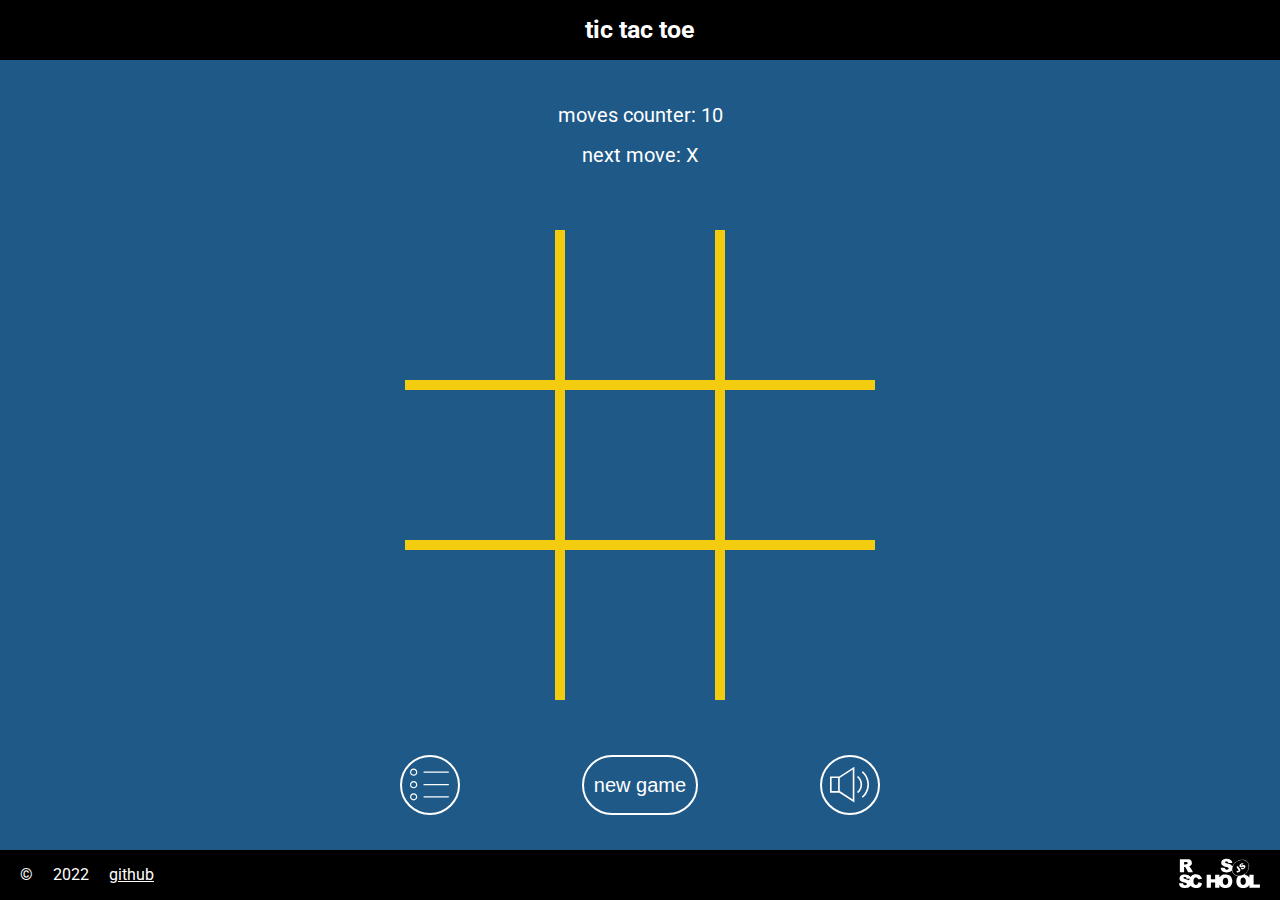
==== tic-tac-toe/index.html @ a1a2a15f "feat:add buttons img" ====
<!doctype html>
<html lang="en">
<head>
  <meta charset="UTF-8">
  <meta name="viewport" content="width=device-width, initial-scale=1.0">
  <meta http-equiv="X-UA-Compatible" content="ie=edge">
  <title>tic-tac-toe</title>
  <link rel="stylesheet" href="css/style.css">
  <link rel="preconnect" href="https://fonts.googleapis.com">
  <link rel="preconnect" href="https://fonts.gstatic.com" crossorigin>
  <link href="https://fonts.googleapis.com/css2?family=Roboto:wght@300;400;700&display=swap" rel="stylesheet">
</head>

<body>
<div class="wrapper">
  <header class="header">
    <div class="header__container container">
      <h1 class="title">tic tac toe</h1>
    </div>
  </header>

  <main class="main  container">
    <div class="moves-table container">
      <p class="moves-table__moves">moves counter: <span class="moves-count">10</span></p>
      <p class="moves-table__next-move">next move: <span class="next-move">X</span></p>
    </div>

    <div class="game-wrapper container">
      <div class="game-table">
        <div class="game-table__game-cell"></div>
        <div class="game-table__game-cell"></div>
        <div class="game-table__game-cell"></div>
        <div class="game-table__game-cell"></div>
        <div class="game-table__game-cell"></div>
        <div class="game-table__game-cell"></div>
        <div class="game-table__game-cell"></div>
        <div class="game-table__game-cell"></div>
        <div class="game-table__game-cell"></div>
      </div>
    </div>

    <div class="options">
      <button class="records-button button" type="button"></button>
      <button class="new-game-button button" type="button">new game</button>
      <button class="sound-button button" type="button"></button>

    </div>

  </main>

  <footer class="footer">
    <div class="footer__container container">
      <div class="footer__copyright">
        <span class="copyright__mark">©</span>
        <span class="copyright__year">2022</span>
        <a class="copyright__link" href="https://github.com/Aliseiko" target="_blank">github</a>
      </div>
      <div class="footer__rsschool">
        <a class="rsschool__link" href="https://rs.school/js-stage0/" target="_blank">
          <svg class="rsschool__img" xmlns="http://www.w3.org/2000/svg" viewBox="0 0 242 90">
            <path
                d="M137.197 3.257c-6.927 1.609-10.367 5.259-10.401 11.036-0.039 6.727 3.729 9.816 15.812 12.966 5.873 1.53 7.869 4.182 5.091 6.758-3.153 2.922-9.323 1.027-10.1-3.105-0.385-2.062-0.366-2.056-6.837-1.696l-5.735 0.318 0.276 1.806c0.425 2.784 2.722 7.082 4.68 8.758 5.802 4.964 21.78 4.455 27.25-0.872l1.6-1.558 0.307 1.811c1.125 6.663 7.892 12.923 15.677 14.504l2.5 0.509-1.477 1.935c-4.874 6.384-5.012 19.44-0.276 26.221 7.248 10.375 27.644 10.074 34.355-0.506l1.249-1.969v9.391h31.61v-10.097h-18.878v-29.416h-12.732l-0.025 4.5c-0.022 3.676-0.121 4.343-0.548 3.642-2.419-3.968-7.13-7.265-11.748-8.218l-2.489-0.515 2.526-1.898c7.858-5.906 12.752-16.681 11.495-25.307-3.305-22.669-35.958-23.020-48.395-0.523-0.802 1.448-1.485 2.68-1.519 2.737s-1.153-0.956-2.489-2.247c-2.77-2.683-4.995-3.665-12.558-5.538-7.037-1.744-8.477-2.967-6.112-5.192 2.25-2.115 7.149-0.745 8.252 2.309 0.647 1.789 0.529 1.772 8.010 1.277l4.326-0.287-0.276-1.724c-1.277-7.987-11.329-12.386-22.424-9.807zM2.635 23.268v19.755h12.732v-15.806h1.294c2.042 0 3.277 1.502 7.214 8.781l3.682 6.803 7.079 0.121c3.893 0.067 7.076 0.003 7.076-0.141 0-2.225-7.934-15.064-10.136-16.402l-1.207-0.734 2.436-1.274c9.031-4.728 7.321-18.273-2.576-20.396-1.249-0.267-7.574-0.467-14.884-0.467h-12.71v19.755zM195.401 6.952c19.87 5.186 18.051 33.064-2.824 43.242-21.268 10.37-40.222-6.654-30.113-27.045 5.898-11.897 20.984-19.316 32.934-16.194zM24.14 12.417c4.472 2.261 1.505 6.435-4.829 6.795l-3.943 0.225v-7.585l3.842 0.006c2.199 0.003 4.306 0.242 4.93 0.557zM188.373 15.91c-3.496 0.928-7.051 4.461-7.054 7.009-0.006 4.163 3.322 5.664 8.558 3.862 3.203-1.102 4.019-1.102 4.612 0.003 1.004 1.879-2.287 3.794-4.207 2.447-0.965-0.675-4.523 1.454-4.559 2.728-0.056 1.918 4.798 2.644 7.771 1.162 9.442-4.705 6.761-14.805-3.032-11.427-3.915 1.35-4.756 1.409-4.756 0.323 0-1.704 2.663-2.936 3.825-1.775 0.475 0.475 4.075-1.912 4.075-2.703 0-1.181-3.189-2.177-5.237-1.631zM174.201 25.383c-2.095 1.516-2.194 1.122 1.648 6.576 2.365 3.355 3.274 5.012 3.184 5.797-0.157 1.342-1.662 1.699-2.72 0.644-0.672-0.672-0.847-0.619-2.438 0.745-4.019 3.443 2.090 6.398 6.629 3.209 4.987-3.504 4.995-5.678 0.037-12.918-3.845-5.617-4.022-5.729-6.342-4.050zM13.044 49.621c-7.183 1.133-11.388 5.333-11.444 11.43-0.056 6.221 3.977 9.765 13.967 12.265 6.123 1.533 8.139 2.703 8.139 4.719 0 5.678-10.164 5.11-11.239-0.627-0.377-2.002-0.329-1.991-6.812-1.64l-5.749 0.312 0.287 1.8c1.311 8.252 6.109 11.686 16.799 12.021 8.477 0.264 11.391-0.557 15.092-4.258l2.534-2.534 0.931 1.257c5.386 7.284 23.58 7.774 29.554 0.793 1.747-2.039 3.707-5.881 3.907-7.65 0.141-1.246 0.101-1.268-5.223-2.883l-5.363-1.628-0.72 2.166c-2.453 7.383-11.714 7.467-13.748 0.127-0.692-2.495-0.608-8.454 0.157-11.022 1.845-6.207 9.638-7.481 12.8-2.090 1.319 2.25 0.965 2.208 6.95 0.855 5.698-1.288 5.453-1.060 4.154-3.859-5.153-11.087-22.475-13.688-31.66-4.759l-2.562 2.492-1.063-1.814c-2.649-4.523-11.005-6.846-19.682-5.473zM134.342 49.632c-4.863 0.844-9.667 3.904-12.381 7.883-0.726 1.066-0.745 0.979-0.768-3.187l-0.023-4.281h-12.732v13.61h-12.732v-13.61h-12.732v39.513h12.732v-15.806h12.732v15.806h12.732v-8.933l1.375 2.073c5.721 8.634 23.414 10.15 31.466 2.694 9.318-8.626 7.49-28.249-3.136-33.671-4.101-2.093-11.298-3.004-16.535-2.095zM20.183 57.727c0.734 0.38 1.595 1.409 2.062 2.467l0.802 1.817 8.578-0.413-0.281 2.239c-0.371 2.962-0.537 3.074-2.998 1.986-1.159-0.512-4.402-1.505-7.211-2.211-6.646-1.665-7.473-2.022-7.813-3.375-0.63-2.503 3.766-4.112 6.865-2.509zM141.871 59.279c6.502 1.806 7.819 16.729 1.789 20.278-4.503 2.649-10.201 0.394-11.537-4.57-2.655-9.863 2.264-17.786 9.748-15.708zM194.951 59.268c7.554 2.098 7.4 19.074-0.191 21.119-6.103 1.642-10.164-2.599-10.133-10.581 0.034-8.294 3.963-12.305 10.325-10.536z"></path>
          </svg>
        </a>
      </div>

    </div>

  </footer>
</div>

<script src="js/index.js"></script>
</body>
</html>
---- tic-tac-toe/css/style.css ----
:root {
  --color-blue: #1f5987;
  --color-yellow: #f3cc10;
}

* {
  box-sizing: border-box;
  margin: 0;
  padding: 0;
}

a {
  color: #fff;
  transition: 0.3s;
}

a:hover {
  color: #808080;
}

body {
  font-family: Roboto, sans-serif;
  color: #fff;
  background-color: var(--color-blue);
}

.wrapper {
  min-width: 480px;
  /*max-width: 1440px;*/
  margin: 0 auto;
}

.header {
  background-color: #000;
}

.container {
  min-width: 480px;
  max-width: 1440px;
  margin: 0 auto;
  padding: 5px;
  text-align: center;
}

.wrapper {
  display: flex;
  flex-direction: column;
  min-height: 100vh;
}

.main {
  display: flex;
  flex: 1 1 auto;
  flex-direction: column;
}

.title {
  font-size: 25px;
  line-height: 2;
}

.moves-table {
  padding-top: 30px;
  padding-bottom: 30px;
  font-size: 20px;
  line-height: 2;
}

.game-wrapper {
  display: flex;
  flex: 1 1 auto;
  /*justify-content: center;*/
  /*align-content: flex-end;*/
}

.game-table {
  display: flex;
  /*padding: 5px;*/
  align-content: space-between;
  flex-wrap: wrap;
  justify-content: space-between;
  width: 470px;
  /*gap: 10px;*/
  height: 470px;
  margin: auto 0;
  background-color: var(--color-yellow);
}

.game-table__game-cell {
  width: 150px;
  height: 150px;
  background-color: var(--color-blue);
}

.options {
  display: flex;
  justify-content: space-between;
  padding: 30px 0;
}

.button {
  font-size: 20px;
  color: #fff;
  border: 2px solid #000;
  background-color: transparent;
  transition: 0.3s;
  cursor: pointer;
}

.records-button,
.sound-button {
  width: 60px;
  height: 60px;
  border-radius: 50%;
}

.records-button {
  background-image: url("../assets/svg/records.svg");
  background-repeat: no-repeat;
  background-position: center;
  background-size: 70%;
  filter: invert(100%) sepia(0%) saturate(1%) hue-rotate(0deg) brightness(110%) contrast(101%);
}

.records-button:hover {
  filter: invert(83%) sepia(44%) saturate(771%) hue-rotate(354deg) brightness(89%) contrast(117%);
}

.new-game-button {
  padding-right: 10px;
  padding-left: 10px;
  line-height: 50px;
  border-color: #fff;
  border-radius: 50px;
}

.new-game-button:hover {
  color: var(--color-yellow);
  border-color: var(--color-yellow);
}

.sound-button {
  background-image: url("../assets/svg/sound-on.svg");
  background-repeat: no-repeat;
  background-position: center;
  background-size: 70%;
  filter: invert(100%) sepia(0%) saturate(1%) hue-rotate(0deg) brightness(110%) contrast(101%);
}

.sound-button:hover {
  filter: invert(83%) sepia(44%) saturate(771%) hue-rotate(354deg) brightness(89%) contrast(117%);
}

.footer {
  background-color: #000;
}

.footer__container {
  display: flex;
  align-items: center;
  justify-content: space-between;
  padding: 5px 20px;
}

@media (max-width: 480px) {
  .footer__container {
    padding: 5px 10px;
  }
}

.footer__copyright {
  display: flex;
  line-height: 2.5;
  gap: 20px;
}

.rsschool__img {
  height: 30px;
  transition: 0.3s;
  fill: #fff;
}

.rsschool__img:hover {
  fill: #808080;
}
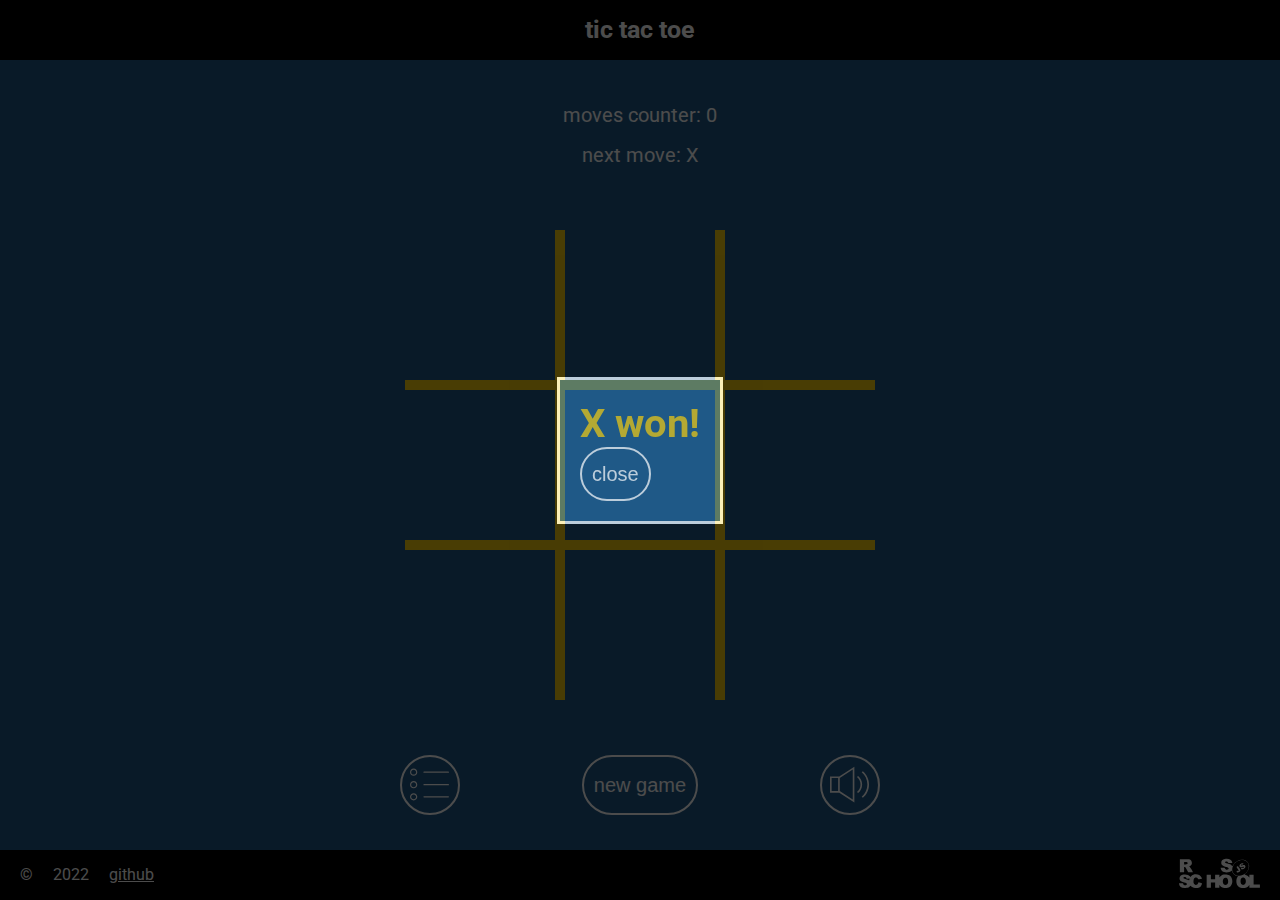
==== commit 4d2c3a44: "feat:add tic-tac-toe game logic, winner plate" ====
--- a/tic-tac-toe/index.html
+++ b/tic-tac-toe/index.html
@@ -9,6 +9,7 @@
   <link rel="preconnect" href="https://fonts.googleapis.com">
   <link rel="preconnect" href="https://fonts.gstatic.com" crossorigin>
   <link href="https://fonts.googleapis.com/css2?family=Roboto:wght@300;400;700&display=swap" rel="stylesheet">
+  <link rel="icon" href="assets/tic-tac-toe.ico">
 </head>
 
 <body>
@@ -21,21 +22,21 @@
 
   <main class="main  container">
     <div class="moves-table container">
-      <p class="moves-table__moves">moves counter: <span class="moves-count">10</span></p>
+      <p class="moves-table__moves">moves counter: <span class="moves-count">0</span></p>
       <p class="moves-table__next-move">next move: <span class="next-move">X</span></p>
     </div>
 
     <div class="game-wrapper container">
       <div class="game-table">
-        <div class="game-table__game-cell"></div>
-        <div class="game-table__game-cell"></div>
-        <div class="game-table__game-cell"></div>
-        <div class="game-table__game-cell"></div>
-        <div class="game-table__game-cell"></div>
-        <div class="game-table__game-cell"></div>
-        <div class="game-table__game-cell"></div>
-        <div class="game-table__game-cell"></div>
-        <div class="game-table__game-cell"></div>
+        <div class="game-table__game-cell" data-cellnumber="1"></div>
+        <div class="game-table__game-cell" data-cellnumber="2"></div>
+        <div class="game-table__game-cell" data-cellnumber="3"></div>
+        <div class="game-table__game-cell" data-cellnumber="4"></div>
+        <div class="game-table__game-cell" data-cellnumber="5"></div>
+        <div class="game-table__game-cell" data-cellnumber="6"></div>
+        <div class="game-table__game-cell" data-cellnumber="7"></div>
+        <div class="game-table__game-cell" data-cellnumber="8"></div>
+        <div class="game-table__game-cell" data-cellnumber="9"></div>
       </div>
     </div>
 
@@ -69,6 +70,13 @@
   </footer>
 </div>
 
+<div class="show-winner">
+  <div class="winner-plate">
+    <p class="winner-title">X won!</p>
+    <button class="winner-plate-close-button new-game-button button" type="button">close</button>
+  </div>
+</div>
+
 <script src="js/index.js"></script>
 </body>
 </html>--- a/tic-tac-toe/css/style.css
+++ b/tic-tac-toe/css/style.css
@@ -89,6 +89,7 @@
 .game-table__game-cell {
   width: 150px;
   height: 150px;
+  padding: 20px;
   background-color: var(--color-blue);
 }
 
@@ -182,4 +183,88 @@
 
 .rsschool__img:hover {
   fill: #808080;
+}
+
+.x-figure {
+  position: relative;
+  width: 100%;
+  height: 100%;
+}
+
+.x-line-top {
+  position: absolute;
+  display: block;
+  border: 3px solid var(--color-yellow);
+  background-color: var(--color-yellow);
+  transform: rotate(45deg);
+  transform-origin: left;
+  animation-name: expand;
+  animation-duration: 1s;
+  animation-fill-mode: forwards;
+}
+
+.x-line-bottom {
+  position: absolute;
+  bottom: 0;
+  display: block;
+  border: 3px solid var(--color-yellow);
+  background-color: var(--color-yellow);
+  transform: rotate(-45deg);
+  transform-origin: left;
+  animation-name: expand;
+  animation-duration: 0.5s;
+  animation-fill-mode: forwards;
+}
+
+@keyframes expand {
+  0% {
+    width: 0
+  }
+  100% {
+    width: 150px
+  }
+}
+
+.o-figure {
+  width: 100%;
+  height: 100%;
+  border: 6px solid var(--color-yellow);
+  border-radius: 50%;
+  animation-name: appearance;
+  animation-duration: 1s;
+  animation-fill-mode: forwards;
+}
+
+@keyframes appearance {
+  0% {
+    opacity: 0
+  }
+  100% {
+    opacity: 1
+  }
+}
+
+.show-winner {
+  position: absolute;
+  top: 0;
+  right: 0;
+  bottom: 0;
+  left: 0;
+  display: flex;
+  align-items: center;
+  justify-content: center;
+  opacity: 0.7;
+  background-color: #000;
+}
+
+.winner-plate {
+  padding: 20px;
+  border: 3px solid #fff;
+  background-color: var(--color-blue);
+}
+
+.winner-title {
+  font-size: 40px;
+  font-weight: 700;
+  color: var(--color-yellow);
 }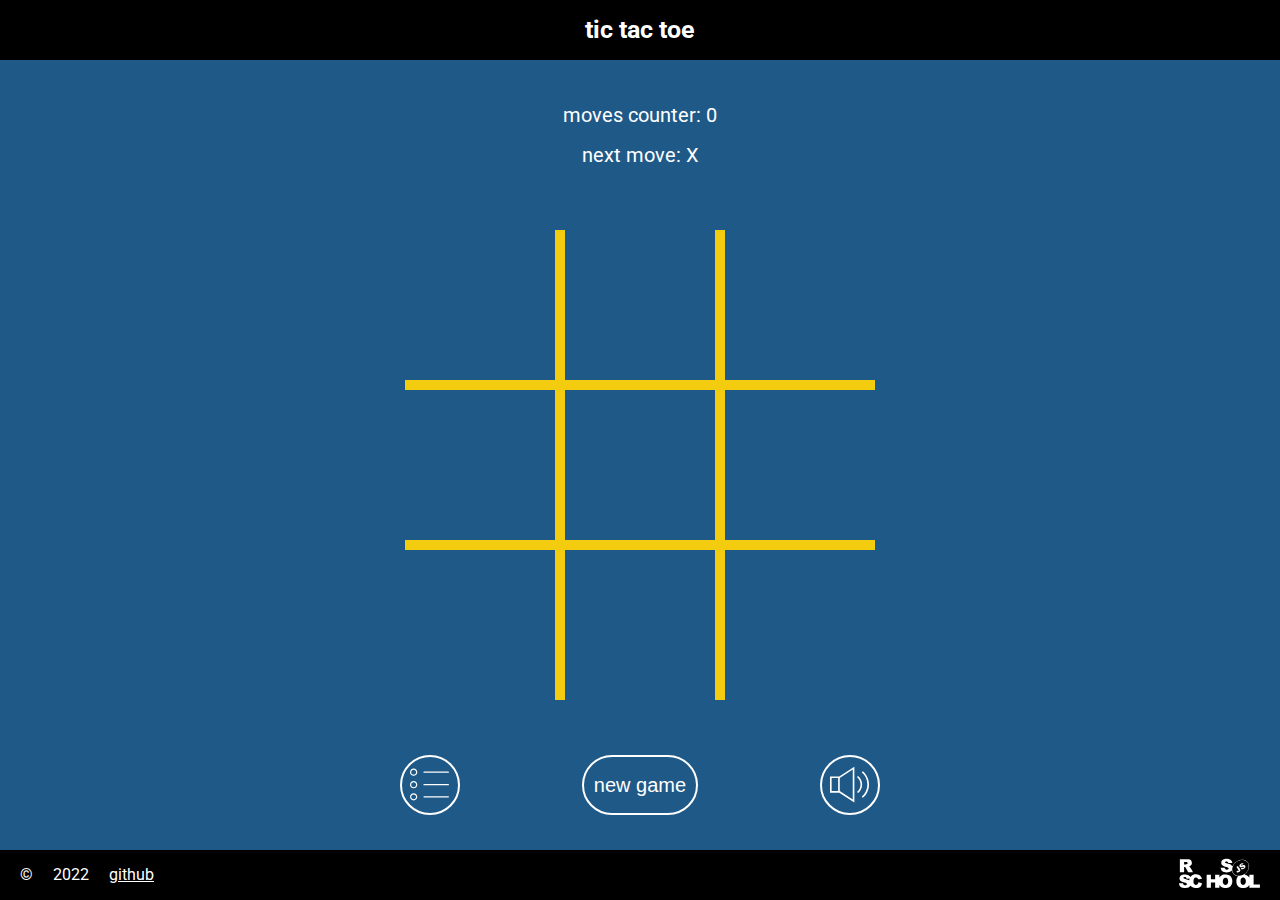
==== commit e7afc344: "feat: finish game logic, add winner display, game reset" ====
--- a/tic-tac-toe/index.html
+++ b/tic-tac-toe/index.html
@@ -44,7 +44,6 @@
       <button class="records-button button" type="button"></button>
       <button class="new-game-button button" type="button">new game</button>
       <button class="sound-button button" type="button"></button>
-
     </div>
 
   </main>
@@ -70,7 +69,9 @@
   </footer>
 </div>
 
-<div class="show-winner">
+
+<div class="cover deactive"></div>
+<div class="show-winner deactive">
   <div class="winner-plate">
     <p class="winner-title">X won!</p>
     <button class="winner-plate-close-button new-game-button button" type="button">close</button>
--- a/tic-tac-toe/css/style.css
+++ b/tic-tac-toe/css/style.css
@@ -244,27 +244,43 @@
   }
 }
 
-.show-winner {
+.cover {
   position: absolute;
   top: 0;
   right: 0;
   bottom: 0;
   left: 0;
+  min-width: 480px;
+  opacity: 0.7;
+  background-color: #000;
+}
+
+.show-winner {
+  position: absolute;
+  top: 0;
+  right: 0;
+  bottom: 0;
+  left: 0;
   display: flex;
   align-items: center;
   justify-content: center;
-  opacity: 0.7;
-  background-color: #000;
+  min-width: 480px;
 }
 
 .winner-plate {
-  padding: 20px;
+  padding: 20px 40px;
+  text-align: center;
   border: 3px solid #fff;
   background-color: var(--color-blue);
 }
 
 .winner-title {
+  padding-bottom: 20px;
   font-size: 40px;
   font-weight: 700;
   color: var(--color-yellow);
+}
+
+.deactive {
+  display: none;
 }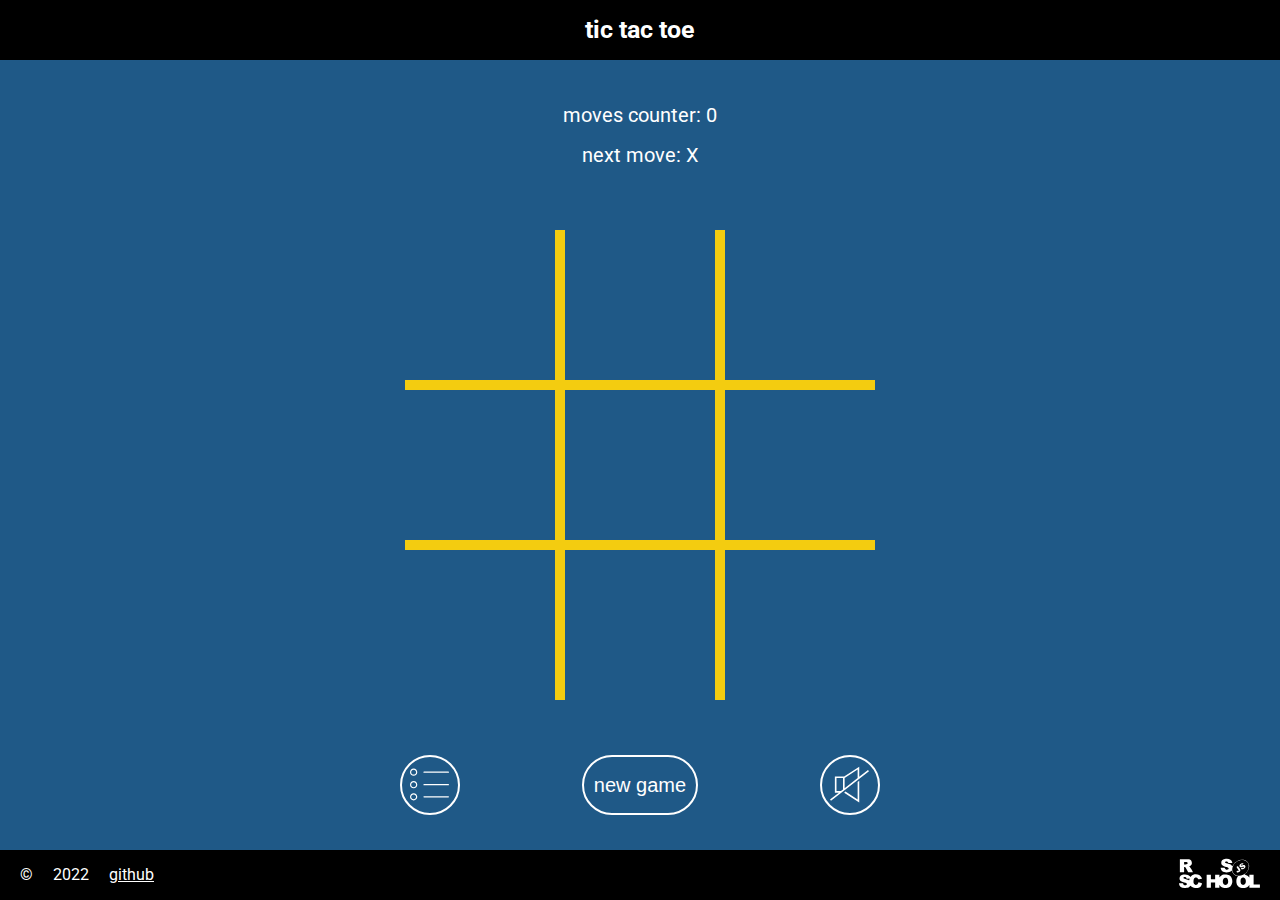
==== commit ac16069f: "feat: add sound and music" ====
--- a/tic-tac-toe/index.html
+++ b/tic-tac-toe/index.html
@@ -78,6 +78,24 @@
   </div>
 </div>
 
+<div class="show-records deactive">
+  <div class="records-plate">
+    <h2 class="records-title">Last games</h2>
+    <table class="records-table">
+      <tr>
+        <th class="table-number">#</th>
+        <th class="table-date">Date</th>
+        <th class="table-winner">Winner</th>
+        <th class="table-moves">Moves</th>
+      </tr>
+    </table>
+    <button class="records-plate-close-button new-game-button button" type="button">close</button>
+  </div>
+</div>
+
+<audio class="audio-sound" src=""></audio>
+<audio class="audio-music" src="assets/audio/music.mp3" loop></audio>
+
 <script src="js/index.js"></script>
 </body>
 </html>--- a/tic-tac-toe/css/style.css
+++ b/tic-tac-toe/css/style.css
@@ -141,7 +141,7 @@
 }
 
 .sound-button {
-  background-image: url("../assets/svg/sound-on.svg");
+  background-image: url("../assets/svg/sound-off.svg");
   background-repeat: no-repeat;
   background-position: center;
   background-size: 70%;
@@ -255,7 +255,8 @@
   background-color: #000;
 }
 
-.show-winner {
+.show-winner,
+.show-records {
   position: absolute;
   top: 0;
   right: 0;
@@ -267,14 +268,16 @@
   min-width: 480px;
 }
 
-.winner-plate {
+.winner-plate,
+.records-plate {
   padding: 20px 40px;
   text-align: center;
   border: 3px solid #fff;
   background-color: var(--color-blue);
 }
 
-.winner-title {
+.winner-title,
+.records-title {
   padding-bottom: 20px;
   font-size: 40px;
   font-weight: 700;
@@ -283,4 +286,27 @@
 
 .deactive {
   display: none;
+}
+
+.records-table {
+  width: 100%;
+  min-width: 400px;
+  padding-bottom: 20px;
+  font-size: 20px;
+}
+
+.table-number,
+.table-date,
+.table-winner,
+.table-moves {
+  width: 35%;
+  border-bottom: 1px solid #fff;
+}
+
+.table-moves {
+  width: 20%;
+}
+
+.table-number {
+  width: 10%;
 }